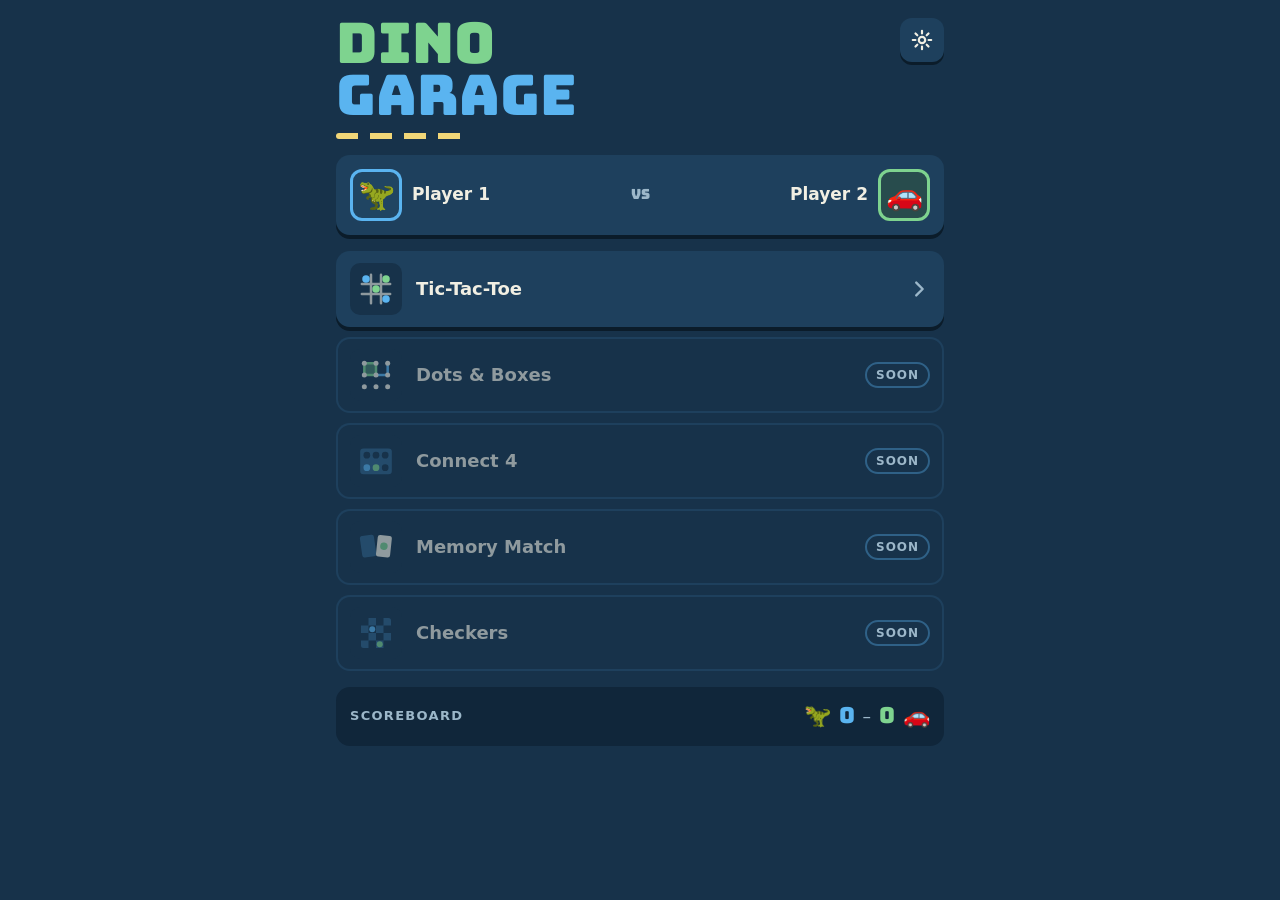
==== index.html @ 56fcaee2 "Dino Garage: arcade shell and Tic-Tac-Toe Co-Authored-By: Claude Opus 5.5 <noreply@anthropic.com> Cl" ====
<!doctype html>
<html lang="en">
<head>
  <meta charset="utf-8">
  <meta name="viewport" content="width=device-width, initial-scale=1, maximum-scale=1, viewport-fit=cover">
  <title>Dino Garage</title>
  <meta name="theme-color" content="#17324a">
  <meta name="apple-mobile-web-app-capable" content="yes">
  <meta name="mobile-web-app-capable" content="yes">
  <meta name="apple-mobile-web-app-status-bar-style" content="black-translucent">
  <meta name="apple-mobile-web-app-title" content="Dino Garage">
  <link rel="apple-touch-icon" href="icons/apple-touch-icon.png">
  <link rel="icon" type="image/png" href="icons/favicon.png">
  <link rel="manifest" href="manifest.webmanifest">
  <link rel="stylesheet" href="css/style.css">
</head>
<body>
  <div id="app" class="app safe"></div>
  <script src="js/app.js"></script>
  <script src="js/games/tictactoe.js"></script>
  <script>Arcade.start();</script>
</body>
</html>
---- css/style.css ----
/* Dino Garage
   Layout: a quiet night garage. One column; each player owns a "bay" at their end of the
   phone, the board sits between them. Chunky retro edges, calm colors, nothing flashing. */

@font-face {
  font-family: "Bungee";
  src: url("../fonts/bungee.woff2") format("woff2");
  font-display: swap;
}

:root {
  color-scheme: dark;
  --bg: #17324a;        /* deep road blue */
  --bg-deep: #10263a;
  --panel: #1e405d;
  --cell: #24506f;
  --line: #2f6187;
  --ink: #f1efe3;       /* chalk */
  --muted: #9cb7c9;
  --p1: #5ab4f0;        /* player 1: sky blue */
  --p2: #7ed38f;        /* player 2: dino green */
  --gold: #f1d678;      /* winner / road paint */
  --on-gold: #1a2a1f;
  --edge: #0b1c2a;      /* hard retro shadow */
  --danger: #e88b7a;

  --font-display: "Bungee", "Arial Black", Impact, system-ui, sans-serif;
  --font-body: ui-rounded, "SF Pro Rounded", system-ui, -apple-system, "Segoe UI", Roboto, sans-serif;
  --r: 14px;
  --gutter: 16px;
}

* { box-sizing: border-box; }
[hidden] { display: none !important; }

html, body {
  height: 100%;
  margin: 0;
  background: var(--bg);
  color: var(--ink);
  overscroll-behavior: none;
}

body {
  font-family: var(--font-body);
  font-size: 17px;
  line-height: 1.4;
  overflow: hidden;
  -webkit-text-size-adjust: 100%;
  -webkit-tap-highlight-color: transparent;
  -webkit-user-select: none;
  user-select: none;
  -webkit-touch-callout: none;
  touch-action: manipulation;
}

button {
  font: inherit;
  color: inherit;
  border: 0;
  background: none;
  padding: 0;
  cursor: pointer;
  touch-action: manipulation;
}

button:focus-visible, input:focus-visible {
  outline: 3px solid var(--gold);
  outline-offset: 2px;
}

svg { display: block; }

.app {
  height: 100%;
  overflow-y: auto;
  -webkit-overflow-scrolling: touch;
}
.app.safe {
  padding: env(safe-area-inset-top, 0px) env(safe-area-inset-right, 0px)
           env(safe-area-inset-bottom, 0px) env(safe-area-inset-left, 0px);
}
.app.no-scroll { overflow: hidden; }

.screen {
  max-width: 560px;
  margin-inline: auto;
  padding-inline: var(--gutter);
}

/* Shared bits ------------------------------------------------------------ */

.p1 { --pc: var(--p1); }
.p2 { --pc: var(--p2); }
.p1c { color: var(--p1); }
.p2c { color: var(--p2); }
.av { font-family: "Apple Color Emoji", "Segoe UI Emoji", "Noto Color Emoji", sans-serif; line-height: 1; }

.icon-btn {
  width: 44px; height: 44px;
  display: grid; place-items: center;
  border-radius: 12px;
  background: var(--panel);
  color: var(--ink);
  box-shadow: 0 3px 0 var(--edge);
  flex: none;
}
.icon-btn svg { width: 24px; height: 24px; }
.icon-btn:active { transform: translateY(2px); box-shadow: 0 1px 0 var(--edge); }

.bar {
  display: grid;
  grid-template-columns: 44px minmax(0, 1fr) auto;
  align-items: center;
  gap: 12px;
  padding-block: 12px 4px;
}
.bar-title {
  margin: 0;
  font-family: var(--font-display);
  font-weight: 400;
  font-size: 20px;
  letter-spacing: .02em;
  text-align: center;
  white-space: nowrap;
  overflow: hidden;
  text-overflow: ellipsis;
}
.bar-spacer { width: 44px; }

.primary, .danger {
  display: block;
  width: 100%;
  padding: 16px;
  border-radius: var(--r);
  font-weight: 800;
  font-size: 18px;
}
.primary { background: var(--gold); color: var(--on-gold); box-shadow: 0 4px 0 var(--edge); }
.primary:active { transform: translateY(3px); box-shadow: 0 1px 0 var(--edge); }
.danger { background: transparent; color: var(--danger); border: 2px solid currentColor; }

.chip {
  font-size: 12px;
  font-weight: 800;
  letter-spacing: .08em;
  text-transform: uppercase;
  color: var(--muted);
  border: 2px solid var(--line);
  border-radius: 999px;
  padding: 3px 9px;
}

/* Home ------------------------------------------------------------------- */

.home {
  display: flex;
  flex-direction: column;
  gap: 16px;
  padding-block: 18px 24px;
}

.home-head {
  display: flex;
  align-items: flex-start;
  justify-content: space-between;
  gap: 12px;
}

.logo {
  margin: 0;
  font-family: var(--font-display);
  font-weight: 400;
  font-size: clamp(38px, 12vw, 56px);
  line-height: .92;
  display: flex;
  flex-direction: column;
}
.logo .l1 { color: var(--p2); }
.logo .l2 { color: var(--p1); }
.logo::after {
  content: "";
  display: block;
  margin-top: 12px;
  width: 132px;
  height: 6px;
  background: repeating-linear-gradient(90deg, var(--gold) 0 22px, transparent 22px 34px);
  border-radius: 3px;
}

.matchup {
  display: grid;
  grid-template-columns: minmax(0, 1fr) auto minmax(0, 1fr);
  align-items: center;
  gap: 10px;
  padding: 14px;
  border-radius: var(--r);
  background: var(--panel);
  box-shadow: 0 4px 0 var(--edge);
  text-align: left;
}
.matchup:active { transform: translateY(3px); box-shadow: 0 1px 0 var(--edge); }
.matchup .vs { font-family: var(--font-display); color: var(--muted); font-size: 14px; }
.who { display: flex; align-items: center; gap: 10px; min-width: 0; }
.who.p2 { flex-direction: row-reverse; text-align: right; }
.who .av {
  font-size: 30px;
  width: 52px; height: 52px;
  display: grid; place-items: center;
  border-radius: 12px;
  background: color-mix(in srgb, var(--pc) 22%, var(--bg-deep));
  box-shadow: inset 0 0 0 3px var(--pc);
  flex: none;
}
.who .nm { font-weight: 800; overflow: hidden; text-overflow: ellipsis; white-space: nowrap; }

.game-list { list-style: none; margin: 0; padding: 0; display: grid; gap: 10px; }

.game-row {
  width: 100%;
  display: grid;
  grid-template-columns: 52px minmax(0, 1fr) auto;
  align-items: center;
  gap: 14px;
  padding: 12px 14px;
  border-radius: var(--r);
  background: var(--panel);
  box-shadow: 0 4px 0 var(--edge);
  text-align: left;
}
button.game-row:active { transform: translateY(3px); box-shadow: 0 1px 0 var(--edge); }
.game-row.soon { background: transparent; box-shadow: inset 0 0 0 2px var(--panel); }
.game-row.soon .gicon, .game-row.soon .gname { opacity: .55; }
.gicon { width: 52px; height: 52px; display: grid; place-items: center; border-radius: 10px; background: var(--bg); }
.gicon svg { width: 40px; height: 40px; }
.gicon.sm { width: 32px; height: 32px; border-radius: 8px; }
.gicon.sm svg { width: 24px; height: 24px; }
.gname { font-weight: 800; font-size: 18px; }
.grec { display: flex; align-items: center; gap: 4px; font-variant-numeric: tabular-nums; font-size: 18px; color: var(--muted); }
.grec b { font-weight: 900; }
.grec.go svg { width: 22px; height: 22px; color: var(--muted); }

.score-strip {
  display: flex;
  align-items: center;
  justify-content: space-between;
  gap: 12px;
  padding: 14px;
  border-radius: var(--r);
  background: var(--bg-deep);
}
.score-strip .label { font-size: 13px; font-weight: 800; letter-spacing: .1em; text-transform: uppercase; color: var(--muted); }
.tally { display: flex; align-items: center; gap: 8px; font-variant-numeric: tabular-nums; }
.tally b { font-family: var(--font-display); font-weight: 400; font-size: 22px; }
.tally .av { font-size: 22px; }
.dash { color: var(--muted); }

/* Players / settings / scores -------------------------------------------- */

.sub { display: flex; flex-direction: column; gap: 16px; padding-block: 6px 28px; }
.hint, .fineprint { margin: 0; color: var(--muted); font-size: 15px; }
.fineprint { font-size: 13px; text-align: center; }

.pcard {
  display: grid;
  gap: 12px;
  padding: 14px;
  border-radius: var(--r);
  background: var(--panel);
  box-shadow: inset 0 0 0 3px color-mix(in srgb, var(--pc) 60%, transparent), 0 4px 0 var(--edge);
}
.pcard-head { display: flex; align-items: center; gap: 12px; }
.pcard-head .av.big { font-size: 34px; }
.pcard label { font-family: var(--font-display); font-size: 18px; color: var(--pc); }
.name-input {
  width: 100%;
  font: inherit;
  font-size: 18px;
  font-weight: 700;
  color: var(--ink);
  background: var(--bg-deep);
  border: 2px solid var(--line);
  border-radius: 10px;
  padding: 12px;
  -webkit-user-select: text;
  user-select: text;
}
.name-input::placeholder { color: var(--muted); opacity: .7; }
.av-grid { display: grid; grid-template-columns: repeat(4, minmax(0, 1fr)); gap: 8px; }
.av-opt {
  aspect-ratio: 1;
  max-width: 100%;
  display: grid;
  place-items: center;
  font-size: clamp(26px, 8vw, 36px);
  border-radius: 12px;
  background: var(--bg-deep);
  font-family: "Apple Color Emoji", "Segoe UI Emoji", "Noto Color Emoji", sans-serif;
}
.av-opt.on { background: color-mix(in srgb, var(--pc) 28%, var(--bg-deep)); box-shadow: inset 0 0 0 3px var(--pc); }
.av-opt:disabled { opacity: .22; cursor: default; }

.setting {
  display: flex;
  align-items: center;
  justify-content: space-between;
  gap: 16px;
  padding: 14px;
  border-radius: var(--r);
  background: var(--panel);
  text-align: left;
}
.setting-text { display: grid; gap: 2px; min-width: 0; }
.setting-label { font-weight: 800; font-size: 18px; }
.setting-note { color: var(--muted); font-size: 14px; }
.switch {
  flex: none;
  width: 56px; height: 32px;
  border-radius: 999px;
  background: var(--bg-deep);
  box-shadow: inset 0 0 0 2px var(--line);
  position: relative;
  transition: background .15s;
}
.switch span {
  position: absolute; top: 4px; left: 4px;
  width: 24px; height: 24px; border-radius: 50%;
  background: var(--muted);
  transition: transform .15s, background .15s;
}
.setting[aria-checked="true"] .switch { background: color-mix(in srgb, var(--p2) 35%, var(--bg-deep)); box-shadow: inset 0 0 0 2px var(--p2); }
.setting[aria-checked="true"] .switch span { transform: translateX(24px); background: var(--p2); }

.panel { padding: 14px; border-radius: var(--r); background: var(--bg-deep); }
.panel h3 { margin: 0 0 6px; font-size: 16px; }
.panel p { margin: 0; color: var(--muted); font-size: 15px; }

.table-wrap { overflow-x: auto; border-radius: var(--r); background: var(--panel); }
.scores { width: 100%; border-collapse: collapse; font-variant-numeric: tabular-nums; }
.scores th, .scores td { padding: 12px 10px; text-align: center; }
.scores thead th { font-size: 13px; font-weight: 800; vertical-align: bottom; }
.scores thead .av { display: block; font-size: 26px; margin-bottom: 4px; }
.scores .col-name { display: block; max-width: 7em; margin-inline: auto; overflow: hidden; text-overflow: ellipsis; white-space: nowrap; }
.scores tbody th, .scores tfoot th { text-align: left; font-weight: 700; display: flex; align-items: center; gap: 10px; }
.scores td { font-family: var(--font-display); font-size: 20px; }
.scores td.tie, .scores th.tie { color: var(--muted); }
.scores tbody tr { border-top: 2px solid var(--bg); }
.scores tfoot tr { border-top: 3px solid var(--bg-deep); background: var(--bg-deep); }
.sr { position: absolute; width: 1px; height: 1px; overflow: hidden; clip: rect(0 0 0 0); }

/* Game screen ------------------------------------------------------------ */

.game {
  height: 100%;
  display: grid;
  grid-template-rows: auto auto minmax(0, 1fr) auto;
  gap: 12px;
  padding-block: 0 14px;
}
.game .bar { padding-block: 10px 0; }
.mini-score { display: flex; align-items: center; gap: 5px; font-variant-numeric: tabular-nums; }
.mini-score b { font-family: var(--font-display); font-weight: 400; font-size: 17px; }
.mini-score .av { font-size: 17px; }

.seat {
  display: grid;
  grid-template-columns: auto minmax(0, 1fr) auto;
  align-items: center;
  gap: 12px;
  padding: 10px 14px;
  border-radius: var(--r);
  background: var(--bg-deep);
  opacity: .6;
  transition: opacity .2s, background .2s, box-shadow .2s;
}
.seat .av {
  font-size: 30px;
  width: 50px; height: 50px;
  display: grid; place-items: center;
  border-radius: 12px;
  background: color-mix(in srgb, var(--pc) 22%, var(--bg));
}
.seat .nm { font-weight: 800; font-size: 18px; overflow: hidden; text-overflow: ellipsis; white-space: nowrap; }
.seat .status { font-family: var(--font-display); font-size: 15px; color: var(--pc); white-space: nowrap; }
.seat.active, .seat.won, .seat.tied { opacity: 1; }
.seat.active {
  background: color-mix(in srgb, var(--pc) 16%, var(--bg-deep));
  box-shadow: inset 0 0 0 3px var(--pc);
}
.seat.active .av { animation: nudge 1.6s ease-in-out infinite; }
.seat.won { background: color-mix(in srgb, var(--gold) 18%, var(--bg-deep)); box-shadow: inset 0 0 0 3px var(--gold); }
.seat.won .status { color: var(--gold); }
.seat.lost { opacity: .45; }
.seat.tied .status { color: var(--muted); }

/* Across-the-table: Player 2 reads their bay upside down from the far side. */
.game.f2f .seat-top { transform: rotate(180deg); }

.stage {
  position: relative;
  min-height: 0;
  container-type: size;
  display: grid;
  place-items: center;
}
.board-slot { width: min(100cqw, 100cqh, 480px); }
.board-slot.square { aspect-ratio: 1; }

.again-layer {
  position: absolute;
  inset: 0;
  display: grid;
  place-items: center;
  animation: fade-in .25s ease-out;
}
.again-btn {
  width: 112px; height: 112px;
  border-radius: 50%;
  display: grid;
  place-items: center;
  align-content: center;
  gap: 2px;
  background: var(--gold);
  color: var(--on-gold);
  box-shadow: 0 5px 0 var(--edge), 0 0 0 8px color-mix(in srgb, var(--bg) 70%, transparent);
  font-family: var(--font-display);
  font-size: 16px;
}
.again-btn svg { width: 40px; height: 40px; }
.again-btn:active { transform: translateY(3px); box-shadow: 0 2px 0 var(--edge), 0 0 0 8px color-mix(in srgb, var(--bg) 70%, transparent); }

/* Tic-Tac-Toe ------------------------------------------------------------ */

.ttt {
  width: 100%;
  height: 100%;
  display: grid;
  grid-template: repeat(3, minmax(0, 1fr)) / repeat(3, minmax(0, 1fr));
  gap: 3.5%;
  container-type: inline-size;
}
.ttt-cell {
  border-radius: 16px;
  background: var(--cell);
  box-shadow: 0 4px 0 var(--edge);
  display: grid;
  place-items: center;
  transition: opacity .25s, background .2s;
}
.ttt-cell:not(.taken):active { transform: translateY(3px); box-shadow: 0 1px 0 var(--edge); }
.ttt-cell.taken {
  cursor: default;
  background: color-mix(in srgb, var(--pc) 24%, var(--cell));
  box-shadow: inset 0 0 0 4px var(--pc), 0 4px 0 var(--edge);
}
.ttt-cell .piece {
  font-size: 17cqw;
  line-height: 1;
  font-family: "Apple Color Emoji", "Segoe UI Emoji", "Noto Color Emoji", sans-serif;
  animation: drop-in .22s ease-out;
}
.ttt.done .ttt-cell:not(.win) { opacity: .35; }
.ttt.draw .ttt-cell { opacity: .55; }
.ttt-cell.win {
  background: color-mix(in srgb, var(--gold) 30%, var(--cell));
  box-shadow: inset 0 0 0 5px var(--gold), 0 4px 0 var(--edge);
  animation: glow 1.4s ease-in-out infinite;
}

/* Motion ----------------------------------------------------------------- */

@keyframes drop-in { from { transform: scale(.4); opacity: 0; } to { transform: scale(1); opacity: 1; } }
@keyframes nudge { 0%, 100% { transform: translateY(0); } 50% { transform: translateY(-3px); } }
@keyframes glow { 0%, 100% { filter: brightness(1); } 50% { filter: brightness(1.15); } }
@keyframes fade-in { from { opacity: 0; } to { opacity: 1; } }

@media (prefers-reduced-motion: reduce) {
  *, *::before, *::after { animation: none !important; transition: none !important; }
}

/* Bigger screens (iPad) -------------------------------------------------- */

@media (min-width: 700px) {
  .screen { max-width: 640px; }
  .seat .av { width: 60px; height: 60px; font-size: 36px; }
  .seat .nm { font-size: 22px; }
  .seat .status { font-size: 18px; }
}
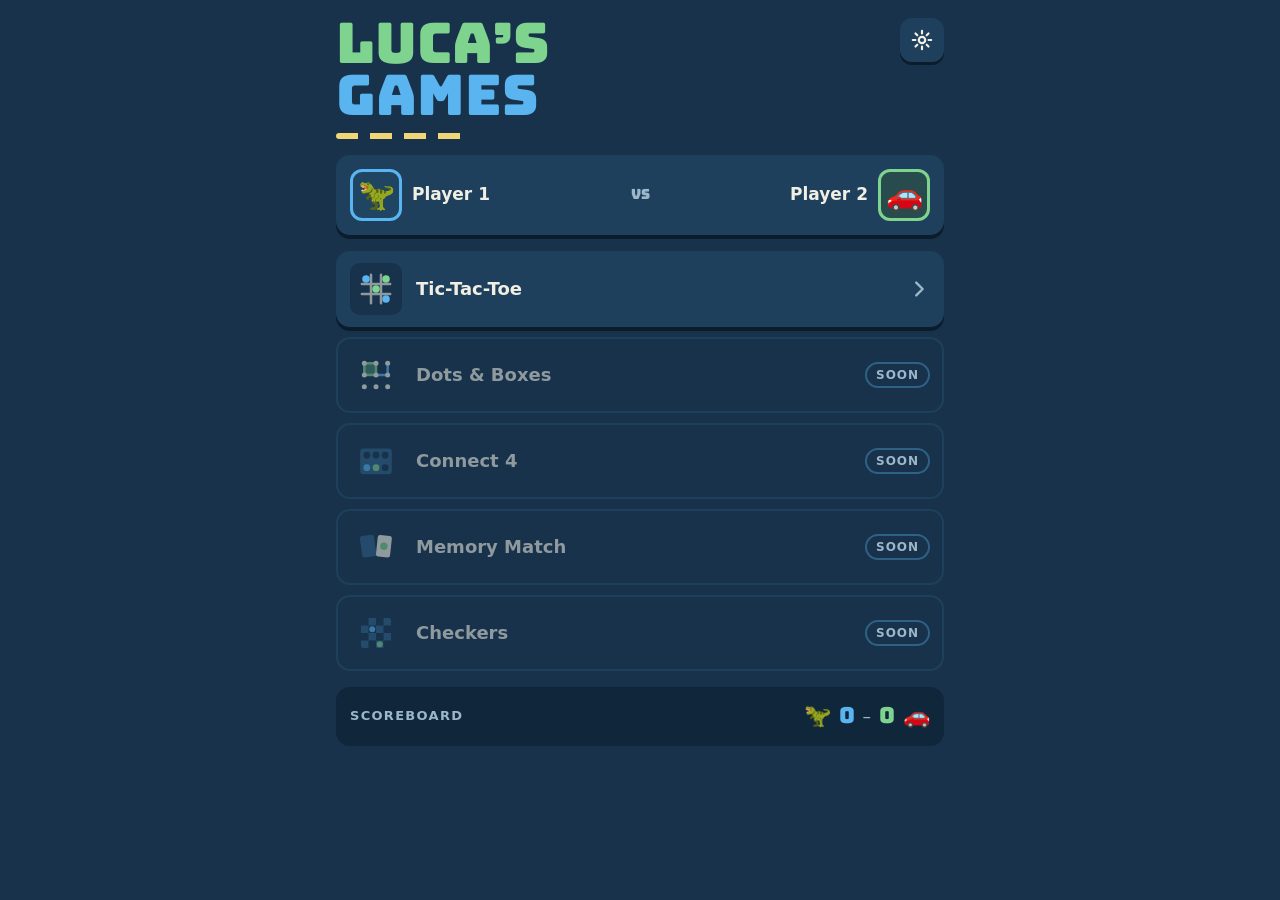
==== commit 945eaa0d: "Rename to Luca's Games; Tic-Tac-Toe uses X and O, calls ties early, adds start-over button - X (Play" ====
--- a/index.html
+++ b/index.html
@@ -3,12 +3,12 @@
 <head>
   <meta charset="utf-8">
   <meta name="viewport" content="width=device-width, initial-scale=1, maximum-scale=1, viewport-fit=cover">
-  <title>Dino Garage</title>
+  <title>Luca's Games</title>
   <meta name="theme-color" content="#17324a">
   <meta name="apple-mobile-web-app-capable" content="yes">
   <meta name="mobile-web-app-capable" content="yes">
   <meta name="apple-mobile-web-app-status-bar-style" content="black-translucent">
-  <meta name="apple-mobile-web-app-title" content="Dino Garage">
+  <meta name="apple-mobile-web-app-title" content="Luca's Games">
   <link rel="apple-touch-icon" href="icons/apple-touch-icon.png">
   <link rel="icon" type="image/png" href="icons/favicon.png">
   <link rel="manifest" href="manifest.webmanifest">
--- a/css/style.css
+++ b/css/style.css
@@ -1,4 +1,4 @@
-/* Dino Garage
+/* Luca's Games
    Layout: a quiet night garage. One column; each player owns a "bay" at their end of the
    phone, the board sits between them. Chunky retro edges, calm colors, nothing flashing. */
 
@@ -357,10 +357,7 @@
   gap: 12px;
   padding-block: 0 14px;
 }
-.game .bar { padding-block: 10px 0; }
-.mini-score { display: flex; align-items: center; gap: 5px; font-variant-numeric: tabular-nums; }
-.mini-score b { font-family: var(--font-display); font-weight: 400; font-size: 17px; }
-.mini-score .av { font-size: 17px; }
+.game .bar { padding-block: 10px 0; grid-template-columns: 44px minmax(0, 1fr) 44px; }
 
 .seat {
   display: grid;
@@ -380,8 +377,21 @@
   border-radius: 12px;
   background: color-mix(in srgb, var(--pc) 22%, var(--bg));
 }
+.seat .piece-badge svg { width: 70%; height: 70%; }
+.seat-text { display: grid; min-width: 0; }
 .seat .nm { font-weight: 800; font-size: 18px; overflow: hidden; text-overflow: ellipsis; white-space: nowrap; }
-.seat .status { font-family: var(--font-display); font-size: 15px; color: var(--pc); white-space: nowrap; }
+.seat .status { font-family: var(--font-display); font-size: 14px; color: var(--pc); white-space: nowrap; min-height: 1.2em; }
+.seat-score {
+  display: flex;
+  align-items: center;
+  gap: 4px;
+  font-weight: 900;
+  font-size: 24px;
+  line-height: 1;
+  color: var(--ink);
+  font-variant-numeric: tabular-nums;
+}
+.seat-score .trophy { font-size: 20px; font-family: "Apple Color Emoji", "Segoe UI Emoji", "Noto Color Emoji", sans-serif; }
 .seat.active, .seat.won, .seat.tied { opacity: 1; }
 .seat.active {
   background: color-mix(in srgb, var(--pc) 16%, var(--bg-deep));
@@ -454,11 +464,13 @@
   box-shadow: inset 0 0 0 4px var(--pc), 0 4px 0 var(--edge);
 }
 .ttt-cell .piece {
-  font-size: 17cqw;
-  line-height: 1;
-  font-family: "Apple Color Emoji", "Segoe UI Emoji", "Noto Color Emoji", sans-serif;
+  width: 72%;
+  height: 72%;
+  display: grid;
+  place-items: center;
   animation: drop-in .22s ease-out;
 }
+.ttt-cell .piece svg { width: 100%; height: 100%; }
 .ttt.done .ttt-cell:not(.win) { opacity: .35; }
 .ttt.draw .ttt-cell { opacity: .55; }
 .ttt-cell.win {
@@ -484,5 +496,6 @@
   .screen { max-width: 640px; }
   .seat .av { width: 60px; height: 60px; font-size: 36px; }
   .seat .nm { font-size: 22px; }
-  .seat .status { font-size: 18px; }
-}
+  .seat .status { font-size: 17px; }
+  .seat-score { font-size: 30px; }
+}
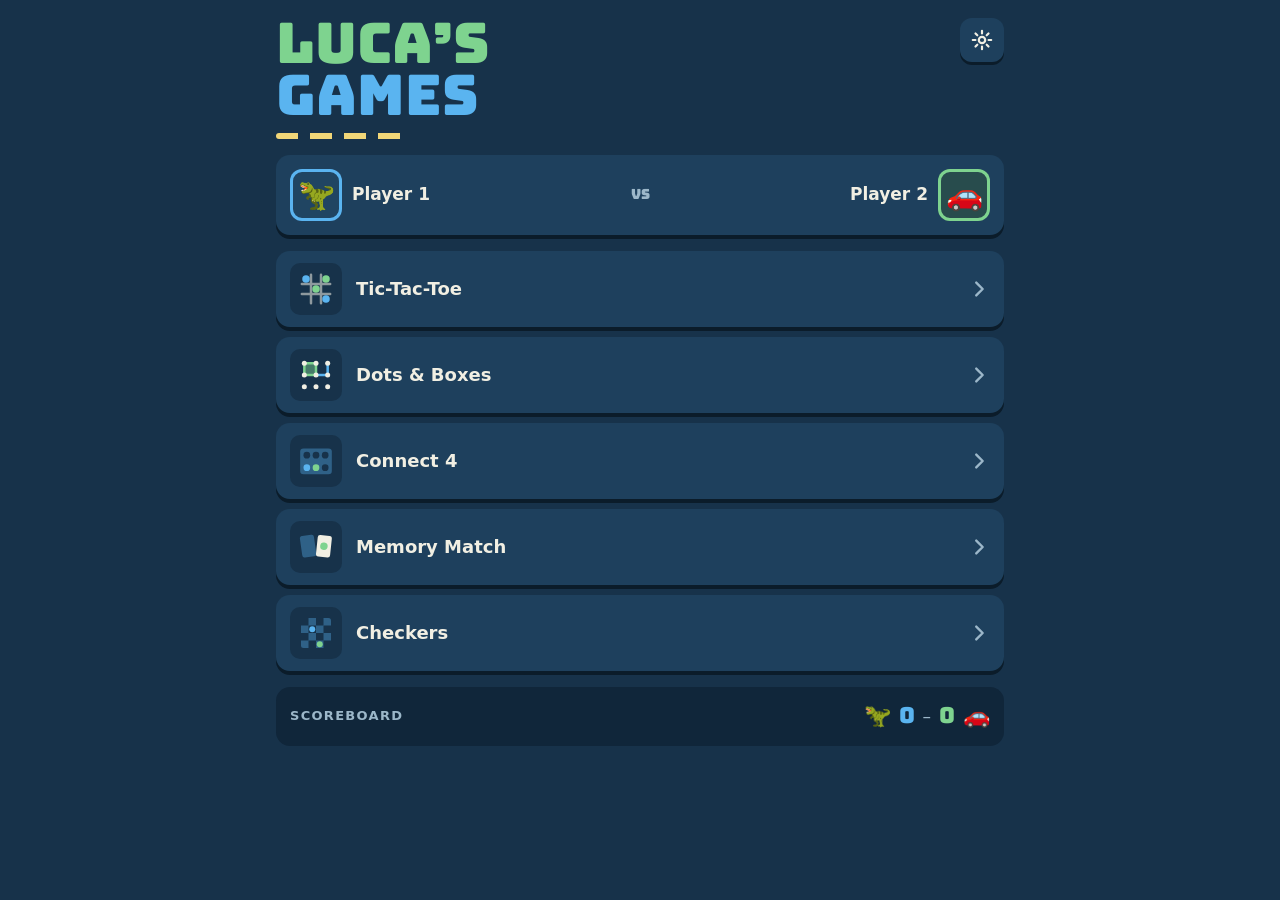
==== commit b5fdca38: "Add Dots & Boxes, Connect 4, Memory Match and Checkers - Dots & Boxes: 3x3 boxes, forgiving taps, cl" ====
--- a/index.html
+++ b/index.html
@@ -18,6 +18,10 @@
   <div id="app" class="app safe"></div>
   <script src="js/app.js"></script>
   <script src="js/games/tictactoe.js"></script>
+  <script src="js/games/dots.js"></script>
+  <script src="js/games/connect4.js"></script>
+  <script src="js/games/memory.js"></script>
+  <script src="js/games/checkers.js"></script>
   <script>Arcade.start();</script>
 </body>
 </html>
--- a/css/style.css
+++ b/css/style.css
@@ -28,6 +28,7 @@
   --font-body: ui-rounded, "SF Pro Rounded", system-ui, -apple-system, "Segoe UI", Roboto, sans-serif;
   --r: 14px;
   --gutter: 16px;
+  --board-max: 480px;
 }
 
 * { box-sizing: border-box; }
@@ -353,15 +354,15 @@
 .game {
   height: 100%;
   display: grid;
-  grid-template-rows: auto auto minmax(0, 1fr) auto;
+  grid-template-rows: auto auto minmax(0, 1fr) auto auto;
   gap: 12px;
-  padding-block: 0 14px;
+  padding-block: 0 8px;
 }
 .game .bar { padding-block: 10px 0; grid-template-columns: 44px minmax(0, 1fr) 44px; }
 
 .seat {
   display: grid;
-  grid-template-columns: auto minmax(0, 1fr) auto;
+  grid-template-columns: auto minmax(0, 1fr) auto auto;
   align-items: center;
   gap: 12px;
   padding: 10px 14px;
@@ -381,6 +382,19 @@
 .seat-text { display: grid; min-width: 0; }
 .seat .nm { font-weight: 800; font-size: 18px; overflow: hidden; text-overflow: ellipsis; white-space: nowrap; }
 .seat .status { font-family: var(--font-display); font-size: 14px; color: var(--pc); white-space: nowrap; min-height: 1.2em; }
+.seat-tally {
+  min-width: 44px;
+  height: 44px;
+  padding: 0 10px;
+  display: grid;
+  place-items: center;
+  border-radius: 12px;
+  background: color-mix(in srgb, var(--pc) 22%, var(--bg));
+  color: var(--pc);
+  font-weight: 900;
+  font-size: 26px;
+  font-variant-numeric: tabular-nums;
+}
 .seat-score {
   display: flex;
   align-items: center;
@@ -407,37 +421,73 @@
 .game.f2f .seat-top { transform: rotate(180deg); }
 
 .stage {
-  position: relative;
   min-height: 0;
   container-type: size;
+  display: flex;
+  flex-direction: column;
+  align-items: center;
+  justify-content: center;
+  gap: 12px;
+}
+/* The board keeps its shape (--ar = width / height) and leaves room underneath for Again. */
+.board-slot {
+  --ar: 1;
+  width: min(100cqw, calc((100cqh - 68px) * var(--ar)), calc(var(--board-max) * var(--ar)));
+  aspect-ratio: var(--ar);
+  max-width: 100%;
+}
+
+.action-row {
+  height: 56px;
+  flex: none;
   display: grid;
   place-items: center;
 }
-.board-slot { width: min(100cqw, 100cqh, 480px); }
-.board-slot.square { aspect-ratio: 1; }
-
-.again-layer {
-  position: absolute;
-  inset: 0;
-  display: grid;
-  place-items: center;
-  animation: fade-in .25s ease-out;
-}
 .again-btn {
-  width: 112px; height: 112px;
-  border-radius: 50%;
-  display: grid;
-  place-items: center;
-  align-content: center;
-  gap: 2px;
+  height: 56px;
+  padding: 0 28px;
+  border-radius: 999px;
+  display: flex;
+  align-items: center;
+  gap: 10px;
   background: var(--gold);
   color: var(--on-gold);
-  box-shadow: 0 5px 0 var(--edge), 0 0 0 8px color-mix(in srgb, var(--bg) 70%, transparent);
+  box-shadow: 0 4px 0 var(--edge);
   font-family: var(--font-display);
-  font-size: 16px;
-}
-.again-btn svg { width: 40px; height: 40px; }
-.again-btn:active { transform: translateY(3px); box-shadow: 0 2px 0 var(--edge), 0 0 0 8px color-mix(in srgb, var(--bg) 70%, transparent); }
+  font-size: 20px;
+  animation: fade-in .25s ease-out;
+}
+.again-btn svg { width: 28px; height: 28px; }
+.again-btn:active { transform: translateY(3px); box-shadow: 0 1px 0 var(--edge); }
+.game-foot {
+  height: 36px;
+  display: grid;
+  place-items: center;
+  margin-top: -4px;
+}
+.reset-score {
+  padding: 6px 16px;
+  border-radius: 999px;
+  font-size: 15px;
+  font-weight: 700;
+  color: var(--muted);
+  border: 2px solid var(--panel);
+}
+.reset-score.armed { color: var(--danger); border-color: currentColor; }
+
+/* Discs (Connect 4, Checkers) ------------------------------------------- */
+
+.disc {
+  display: block;
+  width: 100%;
+  height: 100%;
+  border-radius: 50%;
+  background: var(--pc);
+  box-shadow:
+    inset 0 0 0 var(--disc-ring, 4px) color-mix(in srgb, var(--pc) 72%, var(--edge)),
+    inset 0 -5px 0 var(--disc-ring, 4px) color-mix(in srgb, var(--pc) 55%, var(--edge));
+}
+.piece-badge .disc { width: 62%; height: 62%; --disc-ring: 3px; }
 
 /* Tic-Tac-Toe ------------------------------------------------------------ */
 
@@ -473,6 +523,24 @@
 .ttt-cell .piece svg { width: 100%; height: 100%; }
 .ttt.done .ttt-cell:not(.win) { opacity: .35; }
 .ttt.draw .ttt-cell { opacity: .55; }
+.ttt { position: relative; }
+.win-line {
+  position: absolute;
+  inset: 0;
+  width: 100%;
+  height: 100%;
+  pointer-events: none;
+  overflow: visible;
+}
+.win-line path {
+  fill: none;
+  stroke-linecap: round;
+  stroke-dasharray: 1;
+  stroke-dashoffset: 0;
+  animation: draw-line .45s ease-out;
+}
+.win-line .edge { stroke: var(--edge); stroke-width: 5.6; }
+.win-line .chalk { stroke: var(--ink); stroke-width: 3.4; }
 .ttt-cell.win {
   background: color-mix(in srgb, var(--gold) 30%, var(--cell));
   box-shadow: inset 0 0 0 5px var(--gold), 0 4px 0 var(--edge);
@@ -485,6 +553,7 @@
 @keyframes nudge { 0%, 100% { transform: translateY(0); } 50% { transform: translateY(-3px); } }
 @keyframes glow { 0%, 100% { filter: brightness(1); } 50% { filter: brightness(1.15); } }
 @keyframes fade-in { from { opacity: 0; } to { opacity: 1; } }
+@keyframes draw-line { from { stroke-dashoffset: 1; } to { stroke-dashoffset: 0; } }
 
 @media (prefers-reduced-motion: reduce) {
   *, *::before, *::after { animation: none !important; transition: none !important; }
@@ -493,9 +562,150 @@
 /* Bigger screens (iPad) -------------------------------------------------- */
 
 @media (min-width: 700px) {
-  .screen { max-width: 640px; }
+  :root { --board-max: 640px; }
+  .screen { max-width: 760px; }
   .seat .av { width: 60px; height: 60px; font-size: 36px; }
   .seat .nm { font-size: 22px; }
   .seat .status { font-size: 17px; }
   .seat-score { font-size: 30px; }
 }
+
+/* Dots & Boxes ----------------------------------------------------------- */
+
+.dots { display: block; width: 100%; height: 100%; touch-action: manipulation; cursor: pointer; }
+.dots .ln {
+  fill: none;
+  stroke: var(--line);
+  stroke-width: 1.1;
+  stroke-linecap: round;
+  stroke-dasharray: .045 .07;
+}
+.dots .ln.drawn {
+  stroke: var(--pc);
+  stroke-width: 3.2;
+  stroke-dasharray: 1;
+  stroke-dashoffset: 0;
+  animation: draw-line .25s ease-out;
+}
+.dots .ln.last { stroke-width: 3.8; }
+.dots .box.owned rect { fill: color-mix(in srgb, var(--pc) 26%, transparent); }
+.dots .box.owned svg { animation: drop-in .25s ease-out; transform-origin: center; transform-box: fill-box; }
+.dots .dot-points circle { fill: var(--ink); }
+
+/* Connect 4 -------------------------------------------------------------- */
+
+.c4 {
+  position: relative;
+  width: 100%;
+  height: 100%;
+  display: grid;
+  grid-template-columns: repeat(7, minmax(0, 1fr));
+  grid-template-rows: repeat(6, minmax(0, 1fr));
+  padding: 2%;
+  border-radius: 16px;
+  background: var(--line);
+  box-shadow: 0 5px 0 var(--edge);
+}
+.c4-cell { display: grid; place-items: center; cursor: pointer; }
+.c4-hole {
+  display: block;
+  width: 84%;
+  height: 84%;
+  border-radius: 50%;
+  background: var(--bg-deep);
+  box-shadow: inset 0 3px 0 var(--edge);
+}
+.c4-hole .disc { --disc-ring: 3px; }
+.c4.done .c4-cell:not(.win) .disc { opacity: .4; }
+.c4-cell.win .c4-hole { box-shadow: 0 0 0 3px var(--gold); }
+
+/* Memory Match ----------------------------------------------------------- */
+
+.mem {
+  width: 100%;
+  height: 100%;
+  display: grid;
+  grid-template: repeat(4, minmax(0, 1fr)) / repeat(4, minmax(0, 1fr));
+  gap: 3%;
+  container-type: inline-size;
+}
+.mem-card { position: relative; perspective: 700px; border-radius: 12px; }
+.mem-inner {
+  position: absolute;
+  inset: 0;
+  transition: transform .32s ease;
+  transform-style: preserve-3d;
+  -webkit-transform-style: preserve-3d;
+}
+.mem-card.up .mem-inner, .mem-card.found .mem-inner { transform: rotateY(180deg); }
+.mem-face {
+  position: absolute;
+  inset: 0;
+  display: grid;
+  place-items: center;
+  border-radius: 12px;
+  backface-visibility: hidden;
+  -webkit-backface-visibility: hidden;
+}
+.mem-back {
+  background:
+    repeating-linear-gradient(45deg, transparent 0 7px, color-mix(in srgb, var(--line) 70%, transparent) 7px 10px),
+    var(--cell);
+  box-shadow: inset 0 0 0 3px var(--line), 0 4px 0 var(--edge);
+}
+.mem-card:active .mem-back { transform: translateY(2px); }
+.mem-front {
+  transform: rotateY(180deg);
+  background: var(--ink);
+  box-shadow: 0 4px 0 var(--edge);
+  font-size: 13cqw;
+  line-height: 1;
+  font-family: "Apple Color Emoji", "Segoe UI Emoji", "Noto Color Emoji", sans-serif;
+}
+.mem-card.found .mem-front {
+  background: color-mix(in srgb, var(--pc) 30%, var(--ink));
+  box-shadow: inset 0 0 0 4px var(--pc), 0 4px 0 var(--edge);
+}
+.mem-card.found { cursor: default; }
+
+/* Checkers --------------------------------------------------------------- */
+
+.ck {
+  width: 100%;
+  height: 100%;
+  display: grid;
+  grid-template: repeat(8, minmax(0, 1fr)) / repeat(8, minmax(0, 1fr));
+  border-radius: 10px;
+  overflow: hidden;
+  box-shadow: 0 0 0 4px var(--line), 0 6px 0 4px var(--edge);
+}
+.ck-sq { position: relative; display: grid; place-items: center; }
+.ck-sq.light { background: var(--cell); }
+.ck-sq.dark { background: var(--bg-deep); cursor: pointer; }
+.ck-sq.moved { background: color-mix(in srgb, var(--gold) 16%, var(--bg-deep)); }
+.ck-sq.target::after {
+  content: "";
+  position: absolute;
+  width: 34%;
+  height: 34%;
+  border-radius: 50%;
+  background: var(--gold);
+  animation: glow 1.2s ease-in-out infinite;
+}
+.ck-piece { position: relative; display: block; width: 78%; height: 78%; }
+.ck-piece .disc { --disc-ring: 3px; }
+.ck-piece.selected::before, .ck-piece.must::before {
+  content: "";
+  position: absolute;
+  inset: -9%;
+  border-radius: 50%;
+  border: 3px solid var(--gold);
+}
+.ck-piece.selected { transform: translateY(-2px); }
+.ck-piece.must::before { animation: blink .7s ease-in-out 2; }
+.ck-piece.nope { animation: shake .3s ease-in-out; }
+.ck-piece .crown { position: absolute; left: 20%; top: 18%; width: 60%; height: 60%; }
+.ck.done .ck-sq.target::after { display: none; }
+
+@keyframes blink { 0%, 100% { opacity: 1; } 50% { opacity: .2; } }
+@keyframes shake { 0%, 100% { transform: translateX(0); } 25% { transform: translateX(-4px); } 75% { transform: translateX(4px); } }
